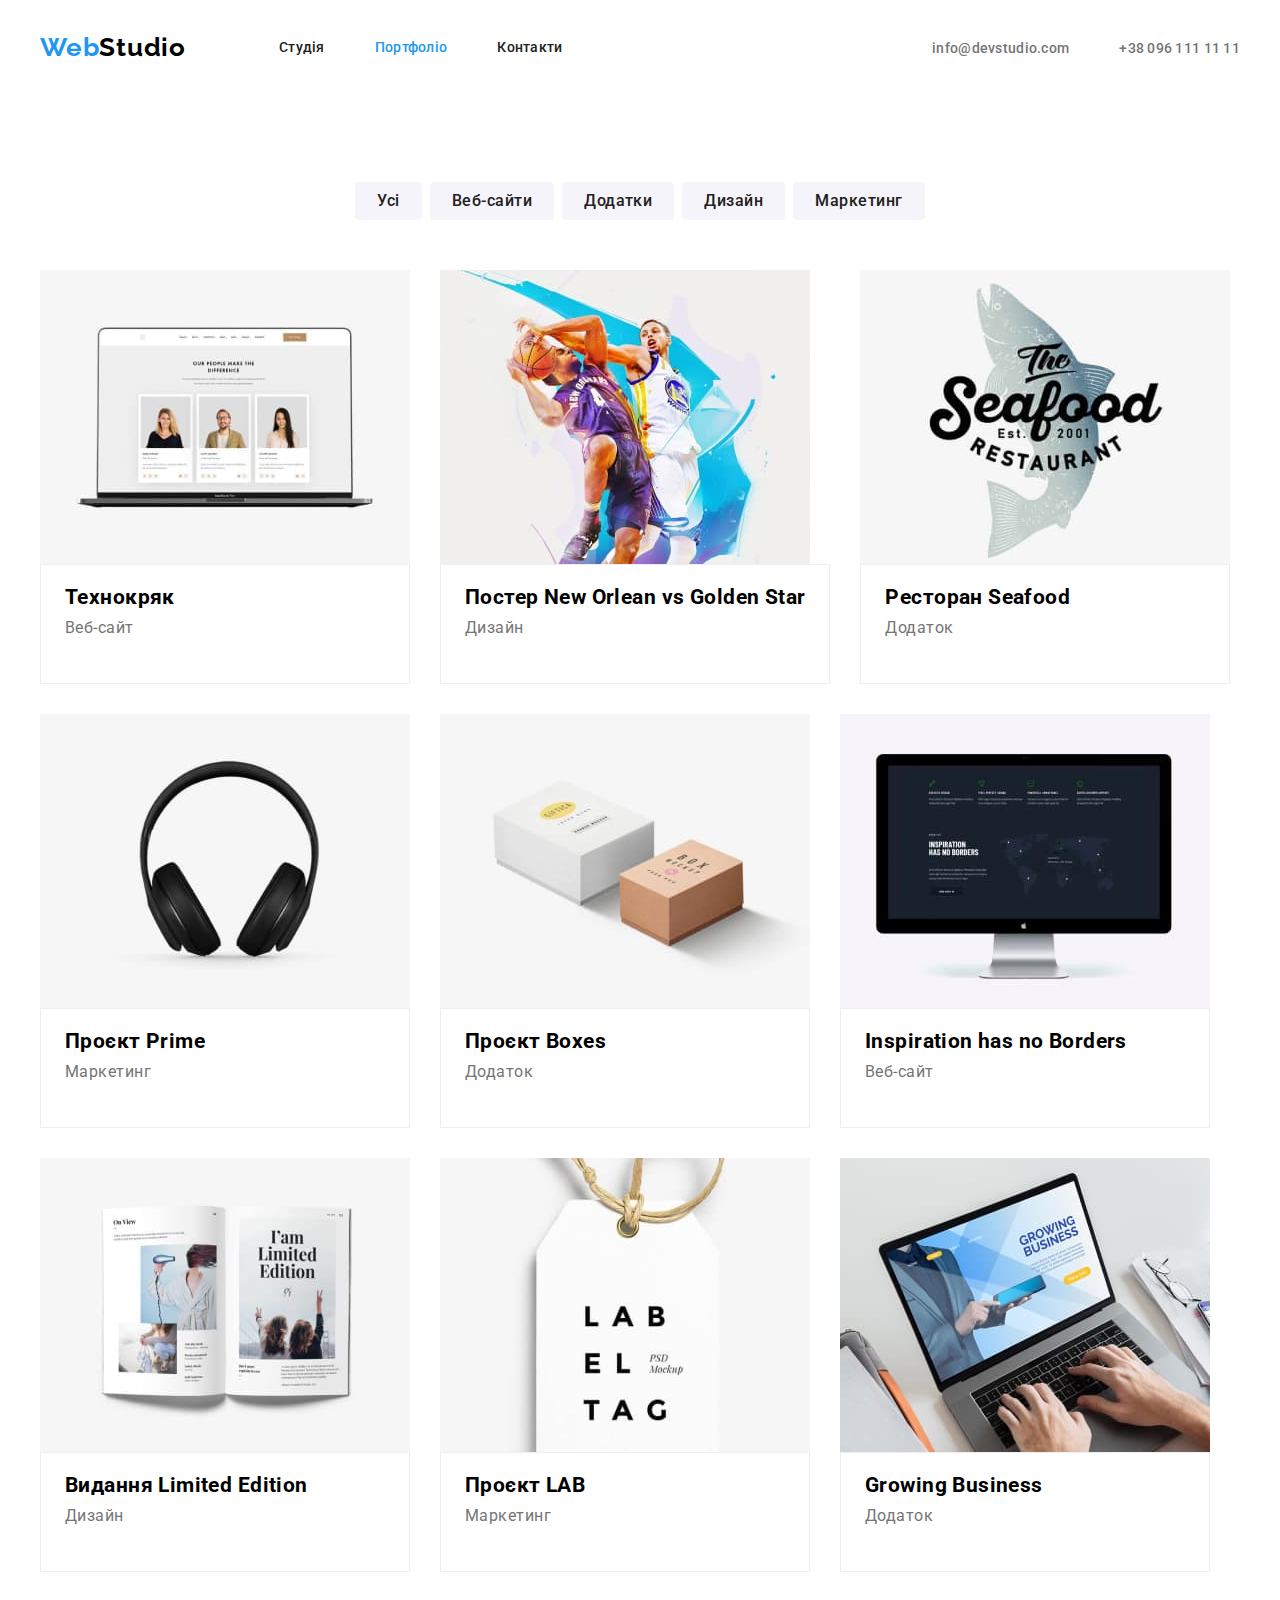
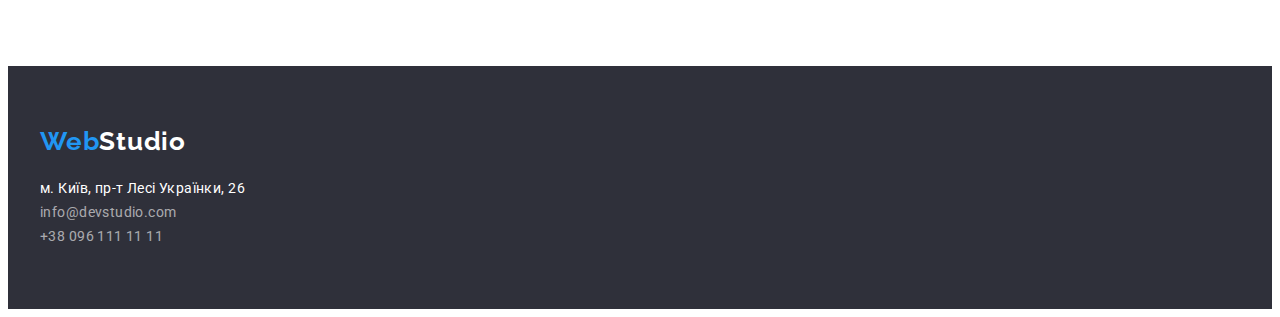
==== portfolio.html @ 51fd825c "Initial commit" ====
<!DOCTYPE html>
<html lang="uk">

<head>
  <meta charset="UTF-8" />
  <meta http-equiv="X-UA-Compatible" content="IE=edge" />
  <meta name="viewport" content="width=device-width, initial-scale=1.0" />
  <title>Document</title>
  <link rel="stylesheet" href="https://cdnjs.cloudflare.com/ajax/libs/modern-normalize/1.1.0/modern-normalize.min.css"
    integrity="sha512-wpPYUAdjBVSE4KJnH1VR1HeZfpl1ub8YT/NKx4PuQ5NmX2tKuGu6U/JRp5y+Y8XG2tV+wKQpNHVUX03MfMFn9Q=="
    crossorigin="anonymous" referrerpolicy="no-referrer" />
  <link rel="preconnect" href="https://fonts.googleapis.com">
  <link rel="preconnect" href="https://fonts.gstatic.com" crossorigin>
  <link href="https://fonts.googleapis.com/css2?family=Raleway:wght@700&family=Roboto:wght@400;500;700;900&display=swap"
    rel="stylesheet">
  <link rel="stylesheet" href="./css/style.css">
</head>

<body>
  <header class="header">

    <div class="container header-container">

      <nav class="header-navigation">

        <a href="./index.html" class="header-logo link">Web<span class="logo">Studio</span></a>

        <ul class="header-list list">
          <li class="header-itam"><a href="./index.html" class="header-link link ">Студія</a></li>
          <li class="header-itam"><a href="./portfolio.html" class="header-link link current">Портфоліо</a></li>
          <li class="header-itam"><a href="" class="header-link link">Контакти</a></li>
        </ul>
      </nav>


      <ul class="list list-contacts">
        <li class="list-itam"><a href="mailto:info@devstudio.com" class="header-mail link">info@devstudio.com</a>
        </li>
        <li class="list-itam"><a href="tel:+380961111111" class="header-tel link">+38 096 111 11 11</a></li>
      </ul>

    </div>


  </header>


  <main>

    <h1 class="visually-hidden">но</h1>

    <section class="portfolio-section">

      <div class="container">

        <ul class="list main-button  ">
          <li><button type="button" class="button">Усі</button></li>
          <li><button type="button" class="button">Веб-сайти</button></li>
          <li><button type="button" class="button">Додатки</button></li>
          <li><button type="button" class="button">Дизайн</button></li>
          <li><button type="button" class="button">Маркетинг</button></li>
        </ul>

        <ul class="list portfolio-list ">
          <li class="portfolio-item">
            <img src="./images/img8..jpg" alt="Ноутбук" width="370" />
            <div class="portfolio-info">
              <h2 class="portfolio-titel">Технокряк</h2>
              <p class="portfolio-text">Веб-сайт</p>
            </div>

          </li>
          <li class="portfolio-item">
            <img src="./images/img9..jpg" alt="Баскедболісти" width="370" />
            <div class="portfolio-info">
              <h2 class="portfolio-titel">Постер <span lang="en">New Orlean vs Golden Star</span></h2>
              <p class="portfolio-text">Дизайн</p>
            </div>

          </li>
          <li class="portfolio-item">
            <img src="./images/img10..jpg" alt="Емблема ресторану" width="370" />
            <div class="portfolio-info">
              <h2 class="portfolio-titel">Ресторан <span lang="en">Seafood </span></h2>
              <p class="portfolio-text">Додаток</p>
            </div>

          </li>
          <li class="portfolio-item">
            <img src="./images/img11..jpg" alt="Навушники" width="370" />
            <div class="portfolio-info">
              <h2 class="portfolio-titel">Проєкт <span lang="en">Prime</span></h2>
              <p class="portfolio-text">Маркетинг</p>
            </div>

          </li>
          <li class="portfolio-item">
            <img src="./images/img12..jpg" alt="Коробки" width="370" />
            <div class="portfolio-info">
              <h2 class="portfolio-titel">Проєкт <span lang="en"></span> Boxes</h2>
              <p class="portfolio-text">Додаток</p>
            </div>

          </li>
          <li class="portfolio-item">
            <img src="./images/img13..jpg" alt="Монитор" width="370" />
            <div class="portfolio-info">
              <h2 class="portfolio-titel" lang="en">Inspiration has no Borders</h2>
              <p class="portfolio-text">Веб-сайт</p>
            </div>

          </li>
          <li class="portfolio-item">
            <img src="./images/img14..jpg" alt="Журнал" width="370" />
            <div class="portfolio-info">
              <h2 class="portfolio-titel">Видання <span lang="en">Limited Edition</span></h2>
              <p class="portfolio-text">Дизайн</p>
            </div>

          </li>
          <li class="portfolio-item">
            <img src="./images/img15..jpg" alt="Лейба" width="370" />
            <div class="portfolio-info">
              <h2 class="portfolio-titel">Проєкт <span lang="en">LAB</span></h2>
              <p class="portfolio-text">Маркетинг</p>
            </div>

          </li>
          <li class="portfolio-item">
            <img src="./images/img16..jpg" alt="Ноутбук" width="370" />
            <div class="portfolio-info">
              <h2 class="portfolio-titel" lang="en">Growing Business</h2>
              <p class="portfolio-text">Додаток</p>
            </div>

          </li>
        </ul>
      </div>

    </section>
  </main>

  <footer class="footer">

    <div class="container">

      <a href="./index.html" class="footer-logo link">Web<span class="logo-footer">Studio</span></a>

      <address class="footer-address">

        <ul class="footer-list list">
          <li class="futer-item">

            <a href="https://goo.gl/maps/rr55enmAW2m4Zun59" target="_blank" rel="noopener noreferrer nofollow"
              class="address link ">
              м. Київ, пр-т Лесі Українки, 26

            </a>
          </li>


          <li class="footer-item">
            <a href="mailto:info@devstudio.com" class="footer-mail link">info@devstudio.com</a>
          </li>
          <li class="footer-item">
            <a href="tel:+380961111111" class="footer-tel link">+38 096 111 11 11</a>
          </li>
        </ul>

    </div>
    </address>
  </footer>
</body>

</html>
---- css/style.css ----
:root {
    --primary-text-color: #212121;
    --text-color: #757575;
    --accent-color: #2196F3;
    --primary-white-color: #FFFFFF;
    --bg-button: #F5F4FA;
    --black-color: #000000;
    --footer-mail: rgba(255, 255, 255, 0.6);
    --hero-footer-color: #2F303A;
    --background-hero-button: #188ce8;
    --secondary-white-color: #F5F4FA;
}

h1,
h2,
h3,
h4,
h5,
h6,
p {
    margin: 0;
}

img {
    display: block;
    max-width: 100%;
    height: auto;
}


body {
    background-color: var(--primary-white-color);
    font-family: "Roboto", sans-serif;
    font-size: 14px;
    letter-spacing: 0.03em;
}

.list {
    list-style: none;
    margin: 0;
    padding-left: 0;
}

.link {
    text-decoration: none;
}


.container {
    width: 1200px;
    margin: 0 auto;
    padding: 0 15px;
}


/* -----------Header----------- */



.header-container {
    display: flex;
    align-items: center;

}

.header-navigation {
    display: flex;
    align-items: center;
}

.header-logo {
    font-family: 'Raleway';
    font-weight: 700;
    font-size: 26px;
    line-height: 0.83;
    letter-spacing: 0.03em;
    color: var(--accent-color);
    padding-top: 24px;
    padding-bottom: 25px;
    margin-right: 93px;
}


.logo {
    color: var(--black-color)
}

.header-list {
    display: flex;
    gap: 50px;
}




.header-link {
    padding: 32px 0;
    display: block;
    font-weight: 500;
    font-size: 14px;
    line-height: 1.14;
    letter-spacing: 0.02em;
    color: var(--primary-text-color);

}



.header-link:hover,
.header-link:focus {
    color: var(--accent-color);
}



.header-lin,
.current {
    color: var(--accent-color);
}


.list-contacts {
    display: flex;
    margin-left: auto;
    gap: 50px;
}




.header-mail,
.header-tel {

    font-weight: 500;
    font-size: normal;
    line-height: 1.14;
    letter-spacing: 0.02em;
    color: var(--text-color);

}


.header-mail:focus,
.header-mail:hover {
    color: var(--accent-color);
}

.header-tel:focus,
.header-tel:hover {
    color: var(--accent-color);
}




/* --------------Hero--------------- */
.hero {
    background-color: var(--hero-footer-color);
    padding: 200px 0;
    text-align: center;

}


.hero-titel {

    font-weight: 900;
    font-size: 44px;
    line-height: 1.36;
    text-align: center;
    letter-spacing: 0.06em;
    text-transform: uppercase;
    color: var(--primary-white-color);
    margin-bottom: 30px;
    max-width: 696px;
    margin-bottom: 30px;
    margin: 0 auto;
}

.hero-button {
    font-family: inherit;
    font-weight: 700;
    font-size: 16px;
    line-height: 1.88;
    cursor: pointer;
    align-items: center;
    text-align: center;
    letter-spacing: 0.06em;
    color: var(--primary-white-color);
    background-color: var(--accent-color);
    margin: 0 auto;
    box-shadow: 0px 4px 4px rgba(0, 0, 0, 0.15);
    border-radius: 4px;
    min-width: 216px;
    border: none;
    padding: 10px 32px;



}

.hero-button:hover,
.hero-button:focus {
    background-color: var(--background-hero-button);
}




/* ------------Benefits------------ */

.benefits {
    padding-top: 94px;
    padding-bottom: 94px;
}

.visually-hidden {
    position: absolute;
    white-space: nowrap;
    width: 1px;
    height: 1px;
    overflow: hidden;
    border: 0;
    padding: 0;
    clip: rect(0 0 0 0);
    clip-path: inset(50%);
    margin: -1px;
}

.benefits-list {
    display: flex;
    gap: 30px;

}

.benefits-titel {
    font-weight: 700;
    font-size: 14px;
    line-height: 1.14;
    letter-spacing: 0.03em;
    text-transform: uppercase;
    margin-bottom: 10px;
    color: var(--primary-text-color);
}

.benefits-text {
    font-weight: 400;
    font-size: 14px;
    line-height: 1.71;
    letter-spacing: 0.03em;
    color: var(--text-color);
}

/* ---------------Service---------- */

.service {

    padding-bottom: 94px;
}



.service-titel {
    font-weight: 700;
    font-size: 36px;
    line-height: 42px;
    text-align: center;
    letter-spacing: 0.03em;
    margin-bottom: 50px;
    color: #212121;
}

.service-list {
    display: flex;
    gap: 30px;
}

.service-item {
    width: calc(100%-60px) / 3;
}




/* -------------Team----------- */
.team {
    background-color: var(--secondary-white-color);
    padding-bottom: 94px;
    padding-top: 94px;
}

.team-list {
    display: flex;
    gap: 30px;
}

.team-titel {
    font-weight: 700;
    font-size: 36px;
    line-height: 1.16;
    text-align: center;
    letter-spacing: 0.03em;
    color: var(--primary-text-color);
    margin-bottom: 50px;
}

.team-item {
    width: calc(100%-90px) / 4;
    background: #FFFFFF;
    box-shadow: 0px 1px 3px rgba(0, 0, 0, 0.12), 0px 1px 1px rgba(0, 0, 0, 0.14), 0px 2px 1px rgba(0, 0, 0, 0.2);
    border-radius: 0px 0px 4px 4px;
}

.team-info {
    padding: 30px 0;
}

.team-name {
    font-weight: 500;
    font-size: 16px;
    line-height: 1.18;
    text-align: center;
    letter-spacing: 0.03em;
    color: var(--primary-text-color);
    margin-bottom: 10px;
}


.team-text {
    font-weight: 400;
    font-size: 16px;
    line-height: 1.18;
    text-align: center;
    letter-spacing: 0.03em;
    color: var(--text-color);


}

/* -------------Footer----------- */

.footer {
    background-color: var(--hero-footer-color);
    padding: 60px 0;
}

.footer-logo {
    font-family: 'Raleway';
    font-style: normal;
    font-weight: 700;
    font-size: 26px;
    line-height: 31px;
    letter-spacing: 0.03em;
    color: var(--accent-color);
    margin-top: 60;
    margin-bottom: 20;
}

.logo-footer {
    color: var(--primary-white-color);
}

.footer-item:not(:last-chaild) {
    margin-bottom: 9px;
}

.footer-address {
    font-style: normal;
    margin-top: 20px;
}


.address {
    font-weight: 400;
    font-size: normal;
    line-height: 1.71;
    letter-spacing: 0.03em;
    color: var(--primary-white-color);
    margin-bottom: 9px;
}

.address:focus,
.address:hover {
    color: var(--accent-color);
}

.footer-mail {
    margin-bottom: 9px;
}



.footer-mail,
.footer-tel {
    font-weight: 400;
    font-size: normal;
    line-height: 1.71;
    letter-spacing: 0.03em;
    color: var(--footer-mail);
}

.footer-mail:focus,
.footer-mail:hover {
    color: var(--accent-color);
}

.footer-tel:focus,
.footer-tel:hover {
    color: var(--accent-color);
}

/*----------!!!!!Portfolio!!!!------------ */

.portfolio-section {
    padding-bottom: 94px;
    padding-top: 94px;
}

.main-button {
    display: flex;
    justify-content: center;
    gap: 8px;
    margin-bottom: 50px;
}



.button {
    font-family: inherit;
    font-style: normal;
    font-weight: 500;
    font-size: 16px;
    line-height: 1.62;
    text-align: center;
    letter-spacing: 0.03em;
    background-color: var(--bg-button);
    color: var(--primary-text-color);
    cursor: pointer;
    border-radius: 4px;
    border: none;
    padding: 6px 22px;

}



.button :focus,
.button :hover {
    color: var(--primary-white-color);
    background-color: var(--accent-color);

}

.portfolio-list {
    display: flex;
    flex-wrap: wrap;
    gap: 30px;

}

.portfolio-item {
    width: calc(100%-60px) / 3;
}

.portfolio-info {
    padding: 20px 24px;
    max-width: 370px;
    background: #FFFFFF;
    border: 1px solid #EEEEEE;
}

.portfolio- .portfolio-titel {
    font-weight: 700;
    font-size: 18px;
    line-height: 2.00;
    letter-spacing: 0.06em;
    color: var(--primary-text-color);

}

.portfolio-text {
    font-weight: 400;
    font-size: 16px;
    line-height: 1.88;
    letter-spacing: 0.03em;
    color: var(--text-color);
    margin-bottom: 20px;
    margin-top: 4px;
}
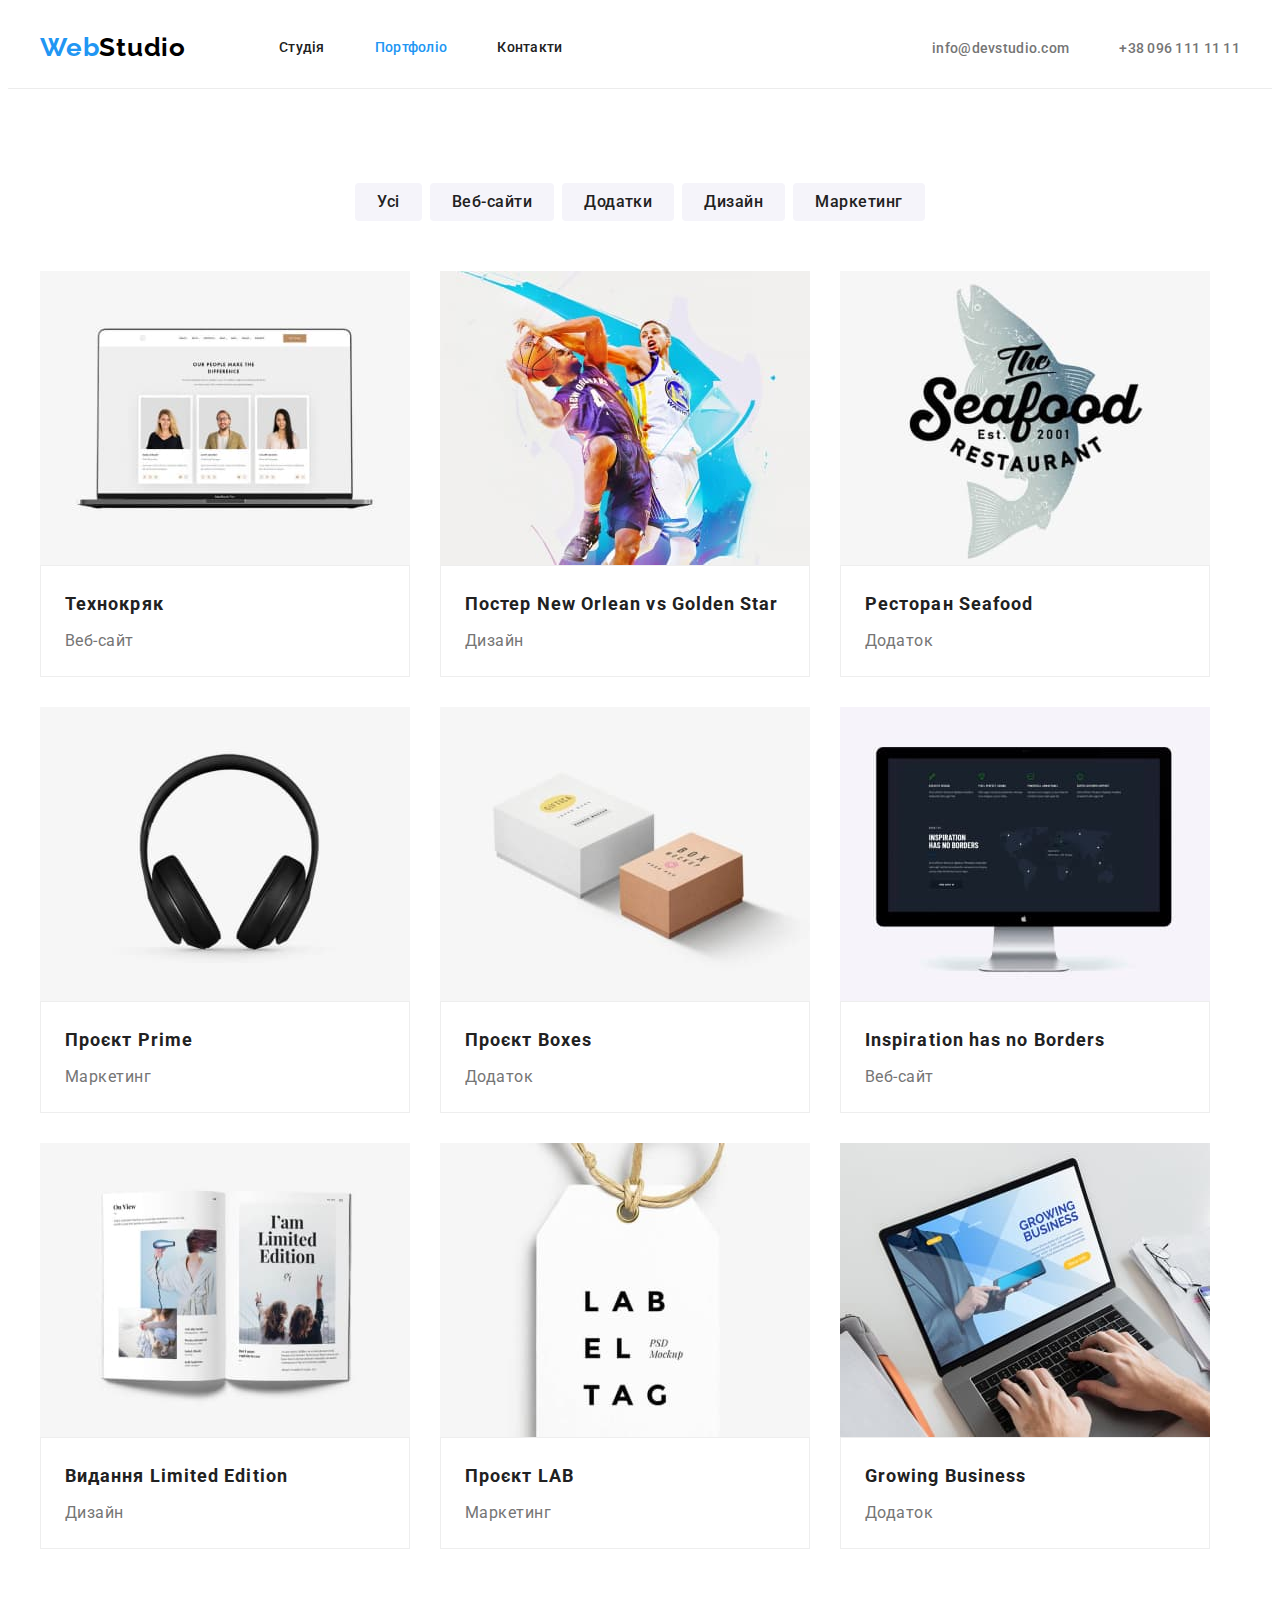
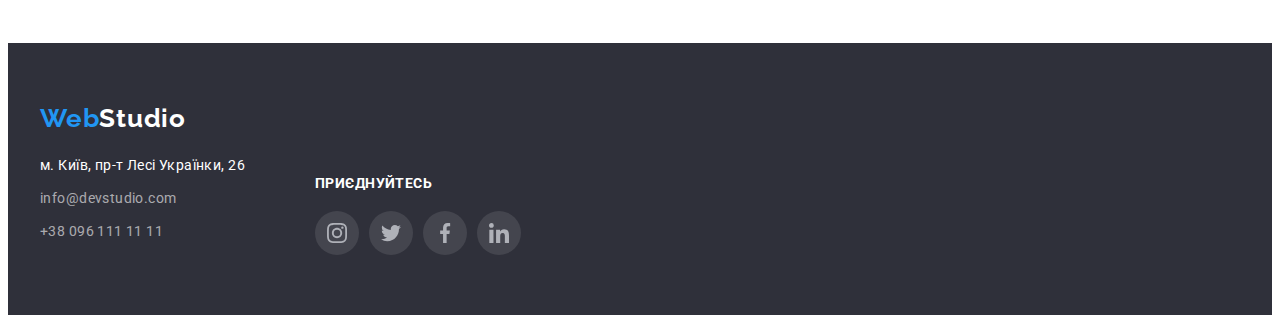
==== commit ff888757: "links" ====
--- a/portfolio.html
+++ b/portfolio.html
@@ -142,33 +142,61 @@
 
   <footer class="footer">
 
-    <div class="container">
-
-      <a href="./index.html" class="footer-logo link">Web<span class="logo-footer">Studio</span></a>
-
-      <address class="footer-address">
-
-        <ul class="footer-list list">
-          <li class="futer-item">
-
-            <a href="https://goo.gl/maps/rr55enmAW2m4Zun59" target="_blank" rel="noopener noreferrer nofollow"
-              class="address link ">
-              м. Київ, пр-т Лесі Українки, 26
-
-            </a>
-          </li>
-
-
-          <li class="footer-item">
-            <a href="mailto:info@devstudio.com" class="footer-mail link">info@devstudio.com</a>
-          </li>
-          <li class="footer-item">
-            <a href="tel:+380961111111" class="footer-tel link">+38 096 111 11 11</a>
-          </li>
-        </ul>
-
+    <div class="container footer-container">
+
+      <div class="footer-address-box">
+        <a href="./index.html" class="footer-logo link">Web<span class="logo-footer">Studio</span></a>
+
+        <address class="footer-address">
+
+          <ul class="footer-list list">
+            <li class="footer-item">
+
+              <a href="https://goo.gl/maps/rr55enmAW2m4Zun59" target="_blank" rel="noopener noreferrer nofollow"
+                class="address link ">
+                м. Київ, пр-т Лесі Українки, 26
+
+              </a>
+            </li>
+
+
+            <li class="footer-item">
+              <a href="mailto:info@devstudio.com" class="footer-mail link">info@devstudio.com</a>
+            </li>
+            <li class="footer-item">
+              <a href="tel:+380961111111" class="footer-tel link">+38 096 111 11 11</a>
+            </li>
+          </ul>
+        </address>
+      </div>
+
+
+      <div class="footer-network-box">
+        <p class="footer-text">приєднуйтесь</p>
+        <ul class="footer-network-list list">
+          <li><a class="footer-network" href="">
+              <svg class="footer-icon" widht="20" height="20">
+                <use href="./images/symbol-defs.svg#icon-instagram"></use>
+              </svg>
+            </a></li>
+          <li><a class="footer-network" href="">
+              <svg class="footer-icon" widht="20" height="20">
+                <use href="./images/symbol-defs.svg#icon-twitter"></use>
+              </svg>
+            </a></li>
+          <li><a class="footer-network" href="">
+              <svg class="footer-icon" widht="20" height="20">
+                <use href="./images/symbol-defs.svg#icon-facebook"></use>
+              </svg>
+            </a></li>
+          <li><a class="footer-network" href="">
+              <svg class="footer-icon" widht="20" height="20">
+                <use href="./images/symbol-defs.svg#icon-linkedin"></use>
+              </svg>
+            </a></li>
+        </ul>
+      </div>
     </div>
-    </address>
   </footer>
 </body>
 
--- a/css/style.css
+++ b/css/style.css
@@ -9,6 +9,7 @@
     --hero-footer-color: #2F303A;
     --background-hero-button: #188ce8;
     --secondary-white-color: #F5F4FA;
+    --border-color: #AFB1B8;
 }
 
 h1,
@@ -55,7 +56,9 @@
 
 /* -----------Header----------- */
 
-
+.header {
+    border-bottom: 1px solid #ECECEC;
+}
 
 .header-container {
     display: flex;
@@ -158,6 +161,11 @@
     background-color: var(--hero-footer-color);
     padding: 200px 0;
     text-align: center;
+    background-image: linear-gradient(rgba(47, 48, 58, 0.4),
+            rgba(47, 48, 58, 0.4)), url(../images/hero.jpg);
+    background-repeat: no-repeat;
+    background-position: center;
+    background-size: cover;
 
 }
 
@@ -194,9 +202,7 @@
     min-width: 216px;
     border: none;
     padding: 10px 32px;
-
-
-
+    margin-top: 30px;
 }
 
 .hero-button:hover,
@@ -227,6 +233,24 @@
     margin: -1px;
 }
 
+.benefits-list-images {
+    display: flex;
+    justify-content: space-around;
+    padding-top: 94px;
+    padding-bottom: 30px;
+}
+
+.benefits-ite-images {
+    width: 270px;
+    height: 120px;
+    background: var(--bg-button);
+    border-radius: 4px;
+    display: flex;
+    justify-content: center;
+    align-items: center;
+}
+
+
 .benefits-list {
     display: flex;
     gap: 30px;
@@ -337,12 +361,96 @@
 
 }
 
+.team-network {
+    display: flex;
+    justify-content: center;
+    margin-top: 16px;
+    margin-bottom: 30px;
+    gap: 10px;
+}
+
+.network {
+    width: 44px;
+    height: 44px;
+    border-radius: 50%;
+    display: flex;
+    align-items: center;
+    justify-content: center;
+
+}
+
+.network:focus,
+.network:hover {
+    background-color: var(--accent-color);
+}
+
+.network:focus .soc-icon,
+.network:hover .soc-icon {
+    fill: var(--primary-white-color);
+}
+
+/* ------------Clients----------- */
+.clients {
+    padding-top: 94px;
+    padding-bottom: 94px;
+}
+
+.clients-titel {
+    font-family: 'Roboto';
+    font-style: normal;
+    font-weight: 700;
+    font-size: 36px;
+    line-height: 42px;
+    text-align: center;
+    letter-spacing: 0.03em;
+    color: var(--primary-text-color);
+    margin-bottom: 50px;
+
+}
+
+.clients-list {
+    display: flex;
+    justify-content: space-around;
+
+}
+
+.klients-item {
+    width: 170px;
+    height: 92px;
+    border: 1px solid #AFB1B8;
+    border-radius: 4px;
+    display: flex;
+    align-items: center;
+    justify-content: center;
+
+
+}
+
+.klients-item:hover,
+.klients-item:focus {
+    border-color: var(--accent-color);
+}
+
+.klients-item:hover .clients-logo,
+.klients-item:focus .clients-logo {
+    fill: var(--accent-color);
+}
+
 /* -------------Footer----------- */
 
 .footer {
     background-color: var(--hero-footer-color);
     padding: 60px 0;
-}
+
+}
+
+.footer-container {
+    display: flex;
+    gap: 70px;
+
+}
+
+
 
 .footer-logo {
     font-family: 'Raleway';
@@ -360,7 +468,7 @@
     color: var(--primary-white-color);
 }
 
-.footer-item:not(:last-chaild) {
+.footer-item:not(:last-child) {
     margin-bottom: 9px;
 }
 
@@ -384,9 +492,6 @@
     color: var(--accent-color);
 }
 
-.footer-mail {
-    margin-bottom: 9px;
-}
 
 
 
@@ -408,6 +513,49 @@
 .footer-tel:hover {
     color: var(--accent-color);
 }
+
+
+
+.footer-text {
+    font-family: 'Roboto';
+    font-style: normal;
+    font-weight: 700;
+    font-size: 14px;
+    line-height: 16px;
+    letter-spacing: 0.03em;
+    text-transform: uppercase;
+    color: var(--primary-white-color);
+    padding-top: 72px;
+}
+
+.footer-network-list {
+    display: flex;
+    padding-top: 20px;
+    gap: 10px;
+}
+
+
+
+.footer-network {
+    width: 44px;
+    height: 44px;
+    border-radius: 50%;
+    background-color: rgba(255, 255, 255, 0.1);
+    display: flex;
+    justify-content: center;
+    align-items: center;
+
+}
+
+.footer-network:hover,
+.footer-network:focus {
+    background-color: var(--accent-color);
+}
+
+.footer-icon {
+    fill: var(--primary-white-color);
+}
+
 
 /*----------!!!!!Portfolio!!!!------------ */
 
@@ -444,8 +592,8 @@
 
 
 
-.button :focus,
-.button :hover {
+.button:focus,
+.button:hover {
     color: var(--primary-white-color);
     background-color: var(--accent-color);
 
@@ -464,12 +612,10 @@
 
 .portfolio-info {
     padding: 20px 24px;
-    max-width: 370px;
-    background: #FFFFFF;
     border: 1px solid #EEEEEE;
 }
 
-.portfolio- .portfolio-titel {
+.portfolio-titel {
     font-weight: 700;
     font-size: 18px;
     line-height: 2.00;
@@ -484,6 +630,5 @@
     line-height: 1.88;
     letter-spacing: 0.03em;
     color: var(--text-color);
-    margin-bottom: 20px;
     margin-top: 4px;
 }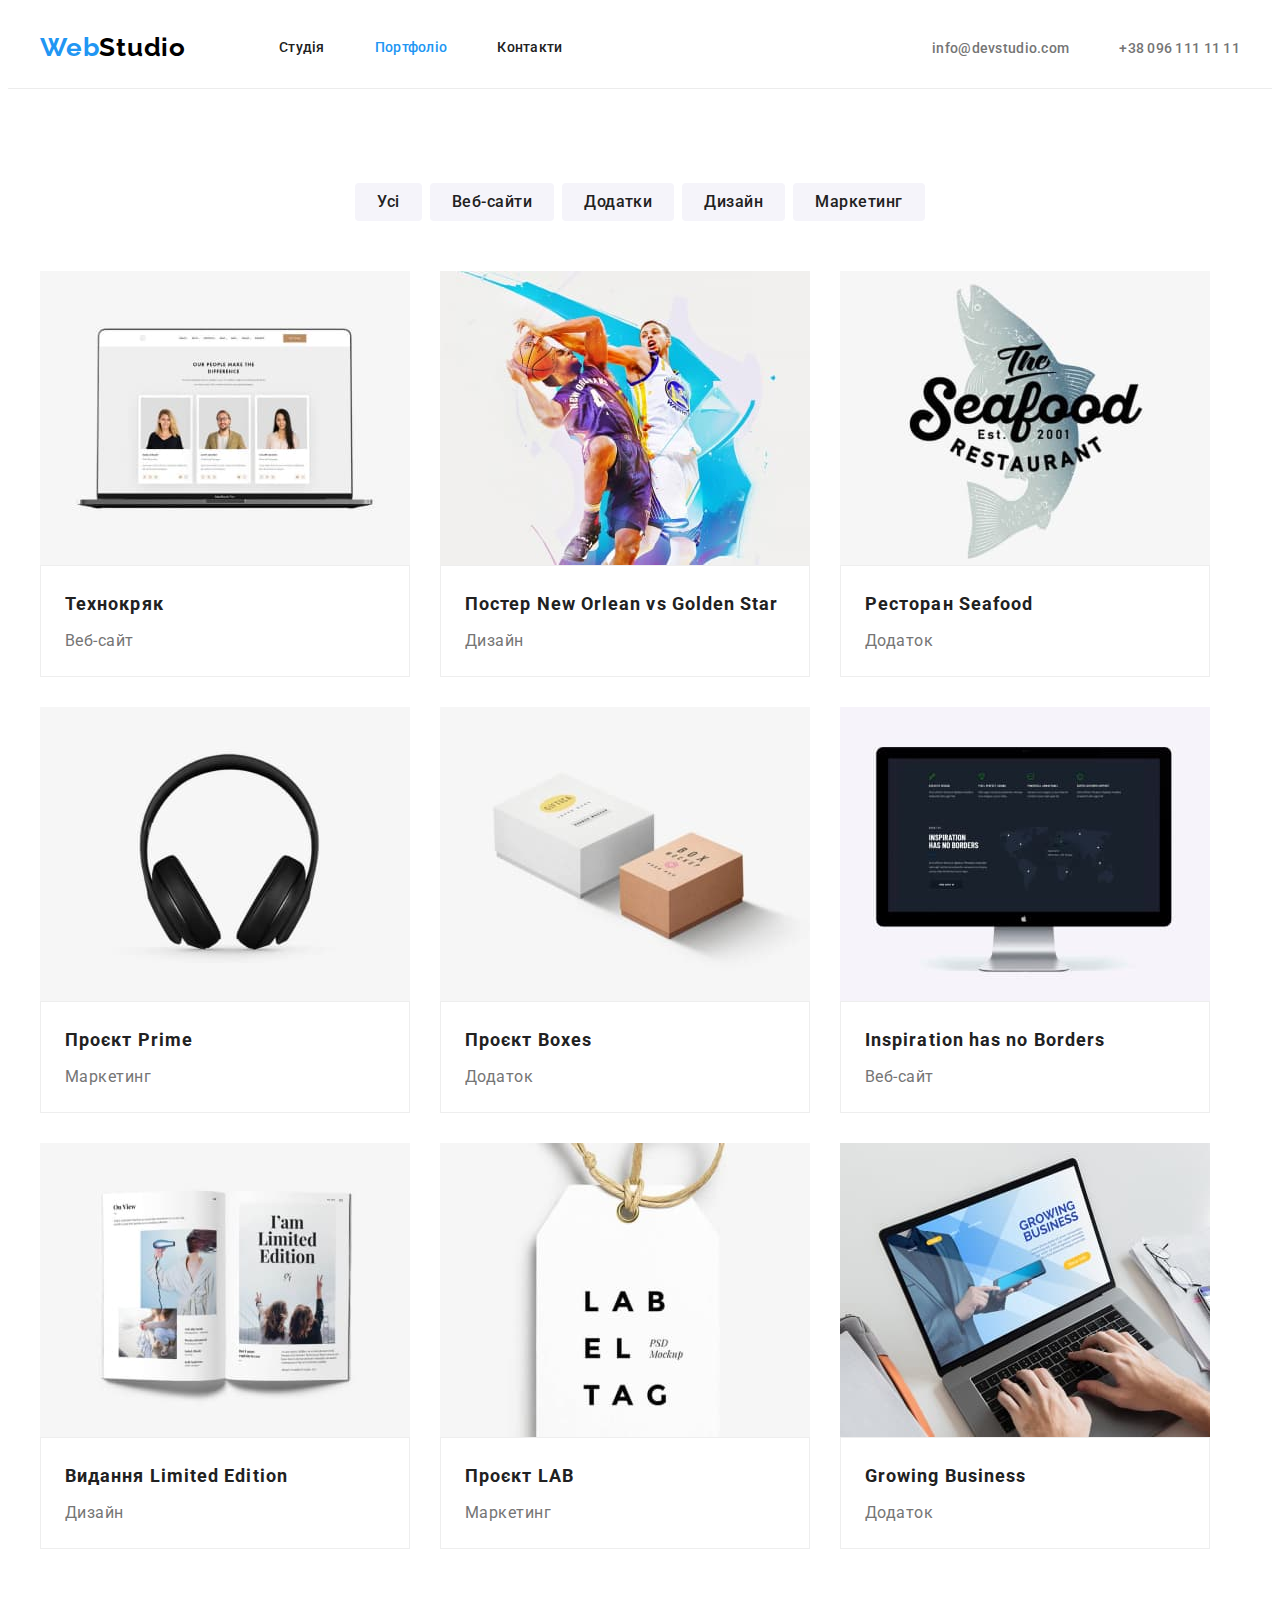
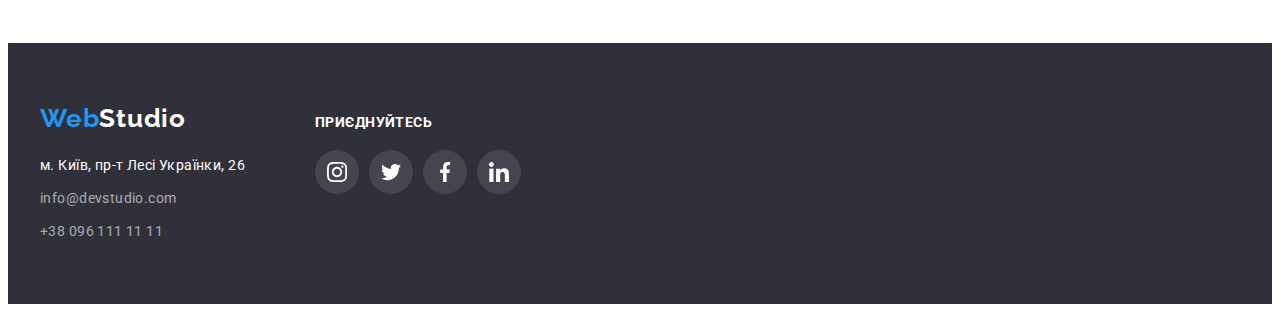
==== commit d1ceb594: "links" ====
--- a/portfolio.html
+++ b/portfolio.html
@@ -63,14 +63,21 @@
 
         <ul class="list portfolio-list ">
           <li class="portfolio-item">
-            <img src="./images/img8..jpg" alt="Ноутбук" width="370" />
-            <div class="portfolio-info">
+            <a href="" class="portfolio-link link"><img src="./images/img8..jpg" alt="Ноутбук" width="370" />
+              <div class="portfolio-info">
+                <h2 class="portfolio-titel">Технокряк</h2>
+                <p class="portfolio-text">Веб-сайт</p>
+              </div>
+            </a>
+            <!-- <img src="./images/img8..jpg" alt="Ноутбук" width="370" /> -->
+            <!-- <div class="portfolio-info">
               <h2 class="portfolio-titel">Технокряк</h2>
               <p class="portfolio-text">Веб-сайт</p>
-            </div>
-
-          </li>
-          <li class="portfolio-item">
+            </div> -->
+
+          </li>
+          <li class="portfolio-item">
+            <a href="" class="portfolio-linc"></a>
             <img src="./images/img9..jpg" alt="Баскедболісти" width="370" />
             <div class="portfolio-info">
               <h2 class="portfolio-titel">Постер <span lang="en">New Orlean vs Golden Star</span></h2>
@@ -79,6 +86,7 @@
 
           </li>
           <li class="portfolio-item">
+            <a href="" class="portfolio-linc"></a>
             <img src="./images/img10..jpg" alt="Емблема ресторану" width="370" />
             <div class="portfolio-info">
               <h2 class="portfolio-titel">Ресторан <span lang="en">Seafood </span></h2>
@@ -87,6 +95,7 @@
 
           </li>
           <li class="portfolio-item">
+            <a href="" class="portfolio-linc"></a>
             <img src="./images/img11..jpg" alt="Навушники" width="370" />
             <div class="portfolio-info">
               <h2 class="portfolio-titel">Проєкт <span lang="en">Prime</span></h2>
@@ -95,6 +104,7 @@
 
           </li>
           <li class="portfolio-item">
+            <a href="" class="portfolio-linc"></a>
             <img src="./images/img12..jpg" alt="Коробки" width="370" />
             <div class="portfolio-info">
               <h2 class="portfolio-titel">Проєкт <span lang="en"></span> Boxes</h2>
@@ -103,6 +113,7 @@
 
           </li>
           <li class="portfolio-item">
+            <a href="" class="portfolio-linc"></a>
             <img src="./images/img13..jpg" alt="Монитор" width="370" />
             <div class="portfolio-info">
               <h2 class="portfolio-titel" lang="en">Inspiration has no Borders</h2>
@@ -111,6 +122,7 @@
 
           </li>
           <li class="portfolio-item">
+            <a href="" class="portfolio-linc"></a>
             <img src="./images/img14..jpg" alt="Журнал" width="370" />
             <div class="portfolio-info">
               <h2 class="portfolio-titel">Видання <span lang="en">Limited Edition</span></h2>
@@ -119,6 +131,7 @@
 
           </li>
           <li class="portfolio-item">
+            <a href="" class="portfolio-linc"></a>
             <img src="./images/img15..jpg" alt="Лейба" width="370" />
             <div class="portfolio-info">
               <h2 class="portfolio-titel">Проєкт <span lang="en">LAB</span></h2>
@@ -127,6 +140,7 @@
 
           </li>
           <li class="portfolio-item">
+            <a href="" class="portfolio-linc"></a>
             <img src="./images/img16..jpg" alt="Ноутбук" width="370" />
             <div class="portfolio-info">
               <h2 class="portfolio-titel" lang="en">Growing Business</h2>
--- a/css/style.css
+++ b/css/style.css
@@ -119,6 +119,7 @@
 .header-lin,
 .current {
     color: var(--accent-color);
+
 }
 
 
@@ -130,16 +131,16 @@
 
 
 
-
 .header-mail,
 .header-tel {
 
     font-weight: 500;
-    font-size: normal;
+    font-size: 14px;
     line-height: 1.14;
     letter-spacing: 0.02em;
     color: var(--text-color);
 
+
 }
 
 
@@ -148,12 +149,20 @@
     color: var(--accent-color);
 }
 
+
+
 .header-tel:focus,
 .header-tel:hover {
     color: var(--accent-color);
-}
-
-
+
+}
+
+
+.header-icon {
+
+    fill: currentColor;
+
+}
 
 
 /* --------------Hero--------------- */
@@ -166,6 +175,9 @@
     background-repeat: no-repeat;
     background-position: center;
     background-size: cover;
+    max-width: 1600px;
+    height: 600px;
+    margin: 0 auto;
 
 }
 
@@ -233,14 +245,9 @@
     margin: -1px;
 }
 
-.benefits-list-images {
-    display: flex;
-    justify-content: space-around;
-    padding-top: 94px;
-    padding-bottom: 30px;
-}
-
-.benefits-ite-images {
+
+
+.benefits-icon-box {
     width: 270px;
     height: 120px;
     background: var(--bg-button);
@@ -248,7 +255,13 @@
     display: flex;
     justify-content: center;
     align-items: center;
-}
+    margin-bottom: 30px;
+
+}
+
+
+
+
 
 
 .benefits-list {
@@ -365,7 +378,6 @@
     display: flex;
     justify-content: center;
     margin-top: 16px;
-    margin-bottom: 30px;
     gap: 10px;
 }
 
@@ -376,17 +388,20 @@
     display: flex;
     align-items: center;
     justify-content: center;
+    fill: var(--text-color);
+
 
 }
 
 .network:focus,
 .network:hover {
     background-color: var(--accent-color);
+    color: var(--primary-white-color);
 }
 
 .network:focus .soc-icon,
 .network:hover .soc-icon {
-    fill: var(--primary-white-color);
+    fill: currentColor;
 }
 
 /* ------------Clients----------- */
@@ -410,11 +425,12 @@
 
 .clients-list {
     display: flex;
-    justify-content: space-around;
-
-}
-
-.klients-item {
+    gap: 30px;
+
+}
+
+
+.clients-linc {
     width: 170px;
     height: 92px;
     border: 1px solid #AFB1B8;
@@ -422,19 +438,24 @@
     display: flex;
     align-items: center;
     justify-content: center;
-
-
-}
-
-.klients-item:hover,
-.klients-item:focus {
+    color: var(--text-color);
+}
+
+.clients-linc:hover,
+.clients-linc:focus {
+    color: var(--accent-color);
     border-color: var(--accent-color);
 }
 
-.klients-item:hover .clients-logo,
-.klients-item:focus .clients-logo {
-    fill: var(--accent-color);
-}
+.clients-logo {
+    fill: currentColor;
+}
+
+
+
+
+
+
 
 /* -------------Footer----------- */
 
@@ -446,10 +467,13 @@
 
 .footer-container {
     display: flex;
-    gap: 70px;
-
-}
-
+    align-items: baseline;
+
+}
+
+.footer-address-box {
+    padding-right: 70px;
+}
 
 
 .footer-logo {
@@ -525,12 +549,12 @@
     letter-spacing: 0.03em;
     text-transform: uppercase;
     color: var(--primary-white-color);
-    padding-top: 72px;
+
 }
 
 .footer-network-list {
     display: flex;
-    padding-top: 20px;
+    margin-top: 20px;
     gap: 10px;
 }
 
@@ -587,7 +611,7 @@
     border-radius: 4px;
     border: none;
     padding: 6px 22px;
-
+    transition: transform 200mx;
 }
 
 
@@ -596,7 +620,8 @@
 .button:hover {
     color: var(--primary-white-color);
     background-color: var(--accent-color);
-
+    box-shadow: 0px 3px 1px rgba(0, 0, 0, 0.1),
+        0px 1px 2px rgba(0, 0, 0, 0.08), 0px 2px 2px rgba(0, 0, 0, 0.12);
 }
 
 .portfolio-list {
@@ -606,9 +631,23 @@
 
 }
 
+
 .portfolio-item {
     width: calc(100%-60px) / 3;
 }
+
+.portfolio-link {
+    display: block;
+}
+
+.portfolio-link:hover,
+.portfolio-link:focus {
+    box-shadow: 0px 1px 1px rgba(0, 0, 0, 0.12),
+        0px 4px 4px rgba(0, 0, 0, 0.06), 1px 4px 6px rgba(0, 0, 0, 0.16);
+}
+
+
+
 
 .portfolio-info {
     padding: 20px 24px;
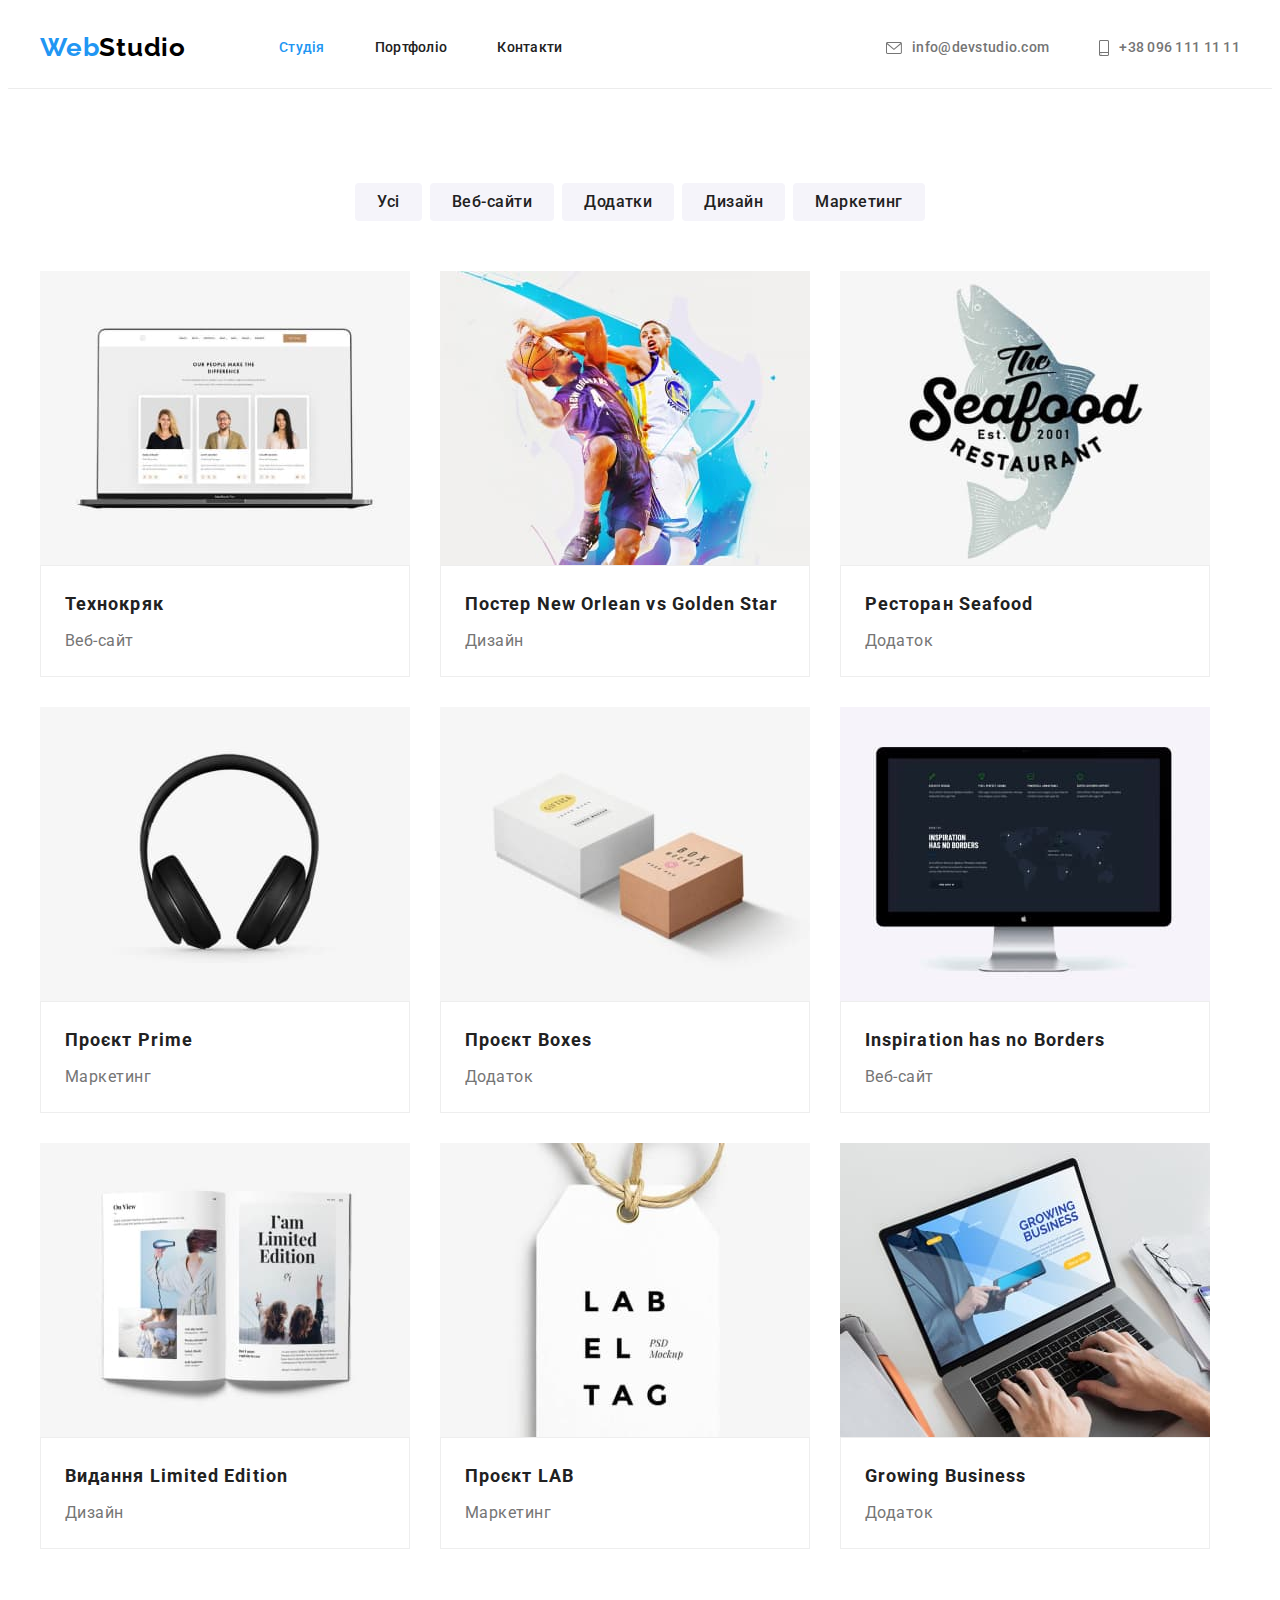
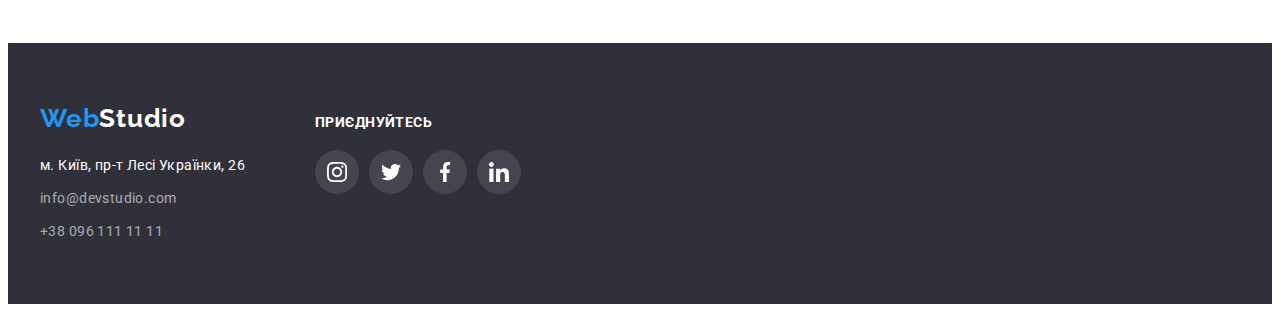
==== commit 80883a39: "final fixes" ====
--- a/portfolio.html
+++ b/portfolio.html
@@ -26,24 +26,33 @@
         <a href="./index.html" class="header-logo link">Web<span class="logo">Studio</span></a>
 
         <ul class="header-list list">
-          <li class="header-itam"><a href="./index.html" class="header-link link ">Студія</a></li>
-          <li class="header-itam"><a href="./portfolio.html" class="header-link link current">Портфоліо</a></li>
+          <li class="header-itam"><a href="./index.html" class="header-link link current">Студія</a></li>
+          <li class="header-itam"><a href="./portfolio.html" class="header-link link">Портфоліо</a></li>
           <li class="header-itam"><a href="" class="header-link link">Контакти</a></li>
         </ul>
       </nav>
 
 
       <ul class="list list-contacts">
-        <li class="list-itam"><a href="mailto:info@devstudio.com" class="header-mail link">info@devstudio.com</a>
+
+        <li class="list-itam"><a href="mailto:info@devstudio.com" class="header-mail link">
+            <svg class="header-icon" width="16" height="12">
+              <use href="./images/symbol-defs.svg#icon-envelope"></use>
+            </svg>
+            info@devstudio.com</a>
         </li>
-        <li class="list-itam"><a href="tel:+380961111111" class="header-tel link">+38 096 111 11 11</a></li>
+
+        <li class="list-itam"><a href="tel:+380961111111" class="header-tel link">
+            <svg class="header-icon" width="10" height="16">
+              <use href="./images/symbol-defs.svg#icon-smartphone"></use>
+            </svg>
+            +38 096 111 11 11</a></li>
       </ul>
 
     </div>
 
 
   </header>
-
 
   <main>
 
@@ -69,83 +78,94 @@
                 <p class="portfolio-text">Веб-сайт</p>
               </div>
             </a>
-            <!-- <img src="./images/img8..jpg" alt="Ноутбук" width="370" /> -->
-            <!-- <div class="portfolio-info">
-              <h2 class="portfolio-titel">Технокряк</h2>
-              <p class="portfolio-text">Веб-сайт</p>
-            </div> -->
-
-          </li>
-          <li class="portfolio-item">
-            <a href="" class="portfolio-linc"></a>
-            <img src="./images/img9..jpg" alt="Баскедболісти" width="370" />
-            <div class="portfolio-info">
-              <h2 class="portfolio-titel">Постер <span lang="en">New Orlean vs Golden Star</span></h2>
-              <p class="portfolio-text">Дизайн</p>
-            </div>
-
-          </li>
-          <li class="portfolio-item">
-            <a href="" class="portfolio-linc"></a>
-            <img src="./images/img10..jpg" alt="Емблема ресторану" width="370" />
-            <div class="portfolio-info">
-              <h2 class="portfolio-titel">Ресторан <span lang="en">Seafood </span></h2>
-              <p class="portfolio-text">Додаток</p>
-            </div>
-
-          </li>
-          <li class="portfolio-item">
-            <a href="" class="portfolio-linc"></a>
-            <img src="./images/img11..jpg" alt="Навушники" width="370" />
-            <div class="portfolio-info">
-              <h2 class="portfolio-titel">Проєкт <span lang="en">Prime</span></h2>
-              <p class="portfolio-text">Маркетинг</p>
-            </div>
-
-          </li>
-          <li class="portfolio-item">
-            <a href="" class="portfolio-linc"></a>
-            <img src="./images/img12..jpg" alt="Коробки" width="370" />
-            <div class="portfolio-info">
-              <h2 class="portfolio-titel">Проєкт <span lang="en"></span> Boxes</h2>
-              <p class="portfolio-text">Додаток</p>
-            </div>
-
-          </li>
-          <li class="portfolio-item">
-            <a href="" class="portfolio-linc"></a>
-            <img src="./images/img13..jpg" alt="Монитор" width="370" />
-            <div class="portfolio-info">
-              <h2 class="portfolio-titel" lang="en">Inspiration has no Borders</h2>
-              <p class="portfolio-text">Веб-сайт</p>
-            </div>
-
-          </li>
-          <li class="portfolio-item">
-            <a href="" class="portfolio-linc"></a>
-            <img src="./images/img14..jpg" alt="Журнал" width="370" />
-            <div class="portfolio-info">
-              <h2 class="portfolio-titel">Видання <span lang="en">Limited Edition</span></h2>
-              <p class="portfolio-text">Дизайн</p>
-            </div>
-
-          </li>
-          <li class="portfolio-item">
-            <a href="" class="portfolio-linc"></a>
-            <img src="./images/img15..jpg" alt="Лейба" width="370" />
-            <div class="portfolio-info">
-              <h2 class="portfolio-titel">Проєкт <span lang="en">LAB</span></h2>
-              <p class="portfolio-text">Маркетинг</p>
-            </div>
-
-          </li>
-          <li class="portfolio-item">
-            <a href="" class="portfolio-linc"></a>
-            <img src="./images/img16..jpg" alt="Ноутбук" width="370" />
-            <div class="portfolio-info">
-              <h2 class="portfolio-titel" lang="en">Growing Business</h2>
-              <p class="portfolio-text">Додаток</p>
-            </div>
+
+          </li>
+          <li class="portfolio-item">
+            <a href="" class="portfolio-link link">
+              <img src="./images/img9..jpg" alt="Баскедболісти" width="370" />
+              <div class="portfolio-info">
+                <h2 class="portfolio-titel">Постер <span lang="en">New Orlean vs Golden Star</span></h2>
+                <p class="portfolio-text">Дизайн</p>
+              </div>
+            </a>
+
+
+          </li>
+          <li class="portfolio-item">
+            <a href="" class="portfolio-link link">
+              <img src="./images/img10..jpg" alt="Емблема ресторану" width="370" />
+              <div class="portfolio-info">
+                <h2 class="portfolio-titel">Ресторан <span lang="en">Seafood </span></h2>
+                <p class="portfolio-text">Додаток</p>
+              </div>
+            </a>
+
+
+          </li>
+          <li class="portfolio-item">
+            <a href="" class="portfolio-link link">
+              <img src="./images/img11..jpg" alt="Навушники" width="370" />
+              <div class="portfolio-info">
+                <h2 class="portfolio-titel">Проєкт <span lang="en">Prime</span></h2>
+                <p class="portfolio-text">Маркетинг</p>
+              </div>
+            </a>
+
+
+          </li>
+          <li class="portfolio-item">
+            <a href="" class="portfolio-link link">
+              <img src="./images/img12..jpg" alt="Коробки" width="370" />
+              <div class="portfolio-info">
+                <h2 class="portfolio-titel">Проєкт <span lang="en"></span> Boxes</h2>
+                <p class="portfolio-text">Додаток</p>
+              </div>
+            </a>
+
+
+          </li>
+          <li class="portfolio-item">
+            <a href="" class="portfolio-link link">
+              <img src="./images/img13..jpg" alt="Монитор" width="370" />
+              <div class="portfolio-info">
+                <h2 class="portfolio-titel" lang="en">Inspiration has no Borders</h2>
+                <p class="portfolio-text">Веб-сайт</p>
+              </div>
+            </a>
+
+
+          </li>
+          <li class="portfolio-item">
+            <a href="" class="portfolio-link link">
+              <img src="./images/img14..jpg" alt="Журнал" width="370" />
+              <div class="portfolio-info">
+                <h2 class="portfolio-titel">Видання <span lang="en">Limited Edition</span></h2>
+                <p class="portfolio-text">Дизайн</p>
+              </div>
+            </a>
+
+
+          </li>
+          <li class="portfolio-item">
+            <a href="" class="portfolio-link link">
+              <img src="./images/img15..jpg" alt="Лейба" width="370" />
+              <div class="portfolio-info">
+                <h2 class="portfolio-titel">Проєкт <span lang="en">LAB</span></h2>
+                <p class="portfolio-text">Маркетинг</p>
+              </div>
+            </a>
+
+
+          </li>
+          <li class="portfolio-item">
+            <a href="" class="portfolio-link link">
+              <img src="./images/img16..jpg" alt="Ноутбук" width="370" />
+              <div class="portfolio-info">
+                <h2 class="portfolio-titel" lang="en">Growing Business</h2>
+                <p class="portfolio-text">Додаток</p>
+              </div>
+            </a>
+
 
           </li>
         </ul>
--- a/css/style.css
+++ b/css/style.css
@@ -139,7 +139,8 @@
     line-height: 1.14;
     letter-spacing: 0.02em;
     color: var(--text-color);
-
+    display: flex;
+    align-items: center;
 
 }
 
@@ -159,7 +160,7 @@
 
 
 .header-icon {
-
+    margin-right: 10px;
     fill: currentColor;
 
 }
@@ -388,7 +389,7 @@
     display: flex;
     align-items: center;
     justify-content: center;
-    fill: var(--text-color);
+    color: var(--border-color);
 
 
 }
@@ -399,8 +400,8 @@
     color: var(--primary-white-color);
 }
 
-.network:focus .soc-icon,
-.network:hover .soc-icon {
+
+.soc-icon {
     fill: currentColor;
 }
 
@@ -433,12 +434,12 @@
 .clients-linc {
     width: 170px;
     height: 92px;
-    border: 1px solid #AFB1B8;
+    border: 1px solid var(--border-color);
     border-radius: 4px;
     display: flex;
     align-items: center;
     justify-content: center;
-    color: var(--text-color);
+    color: var(--border-color)
 }
 
 .clients-linc:hover,
@@ -472,7 +473,7 @@
 }
 
 .footer-address-box {
-    padding-right: 70px;
+    margin-right: 70px;
 }
 
 
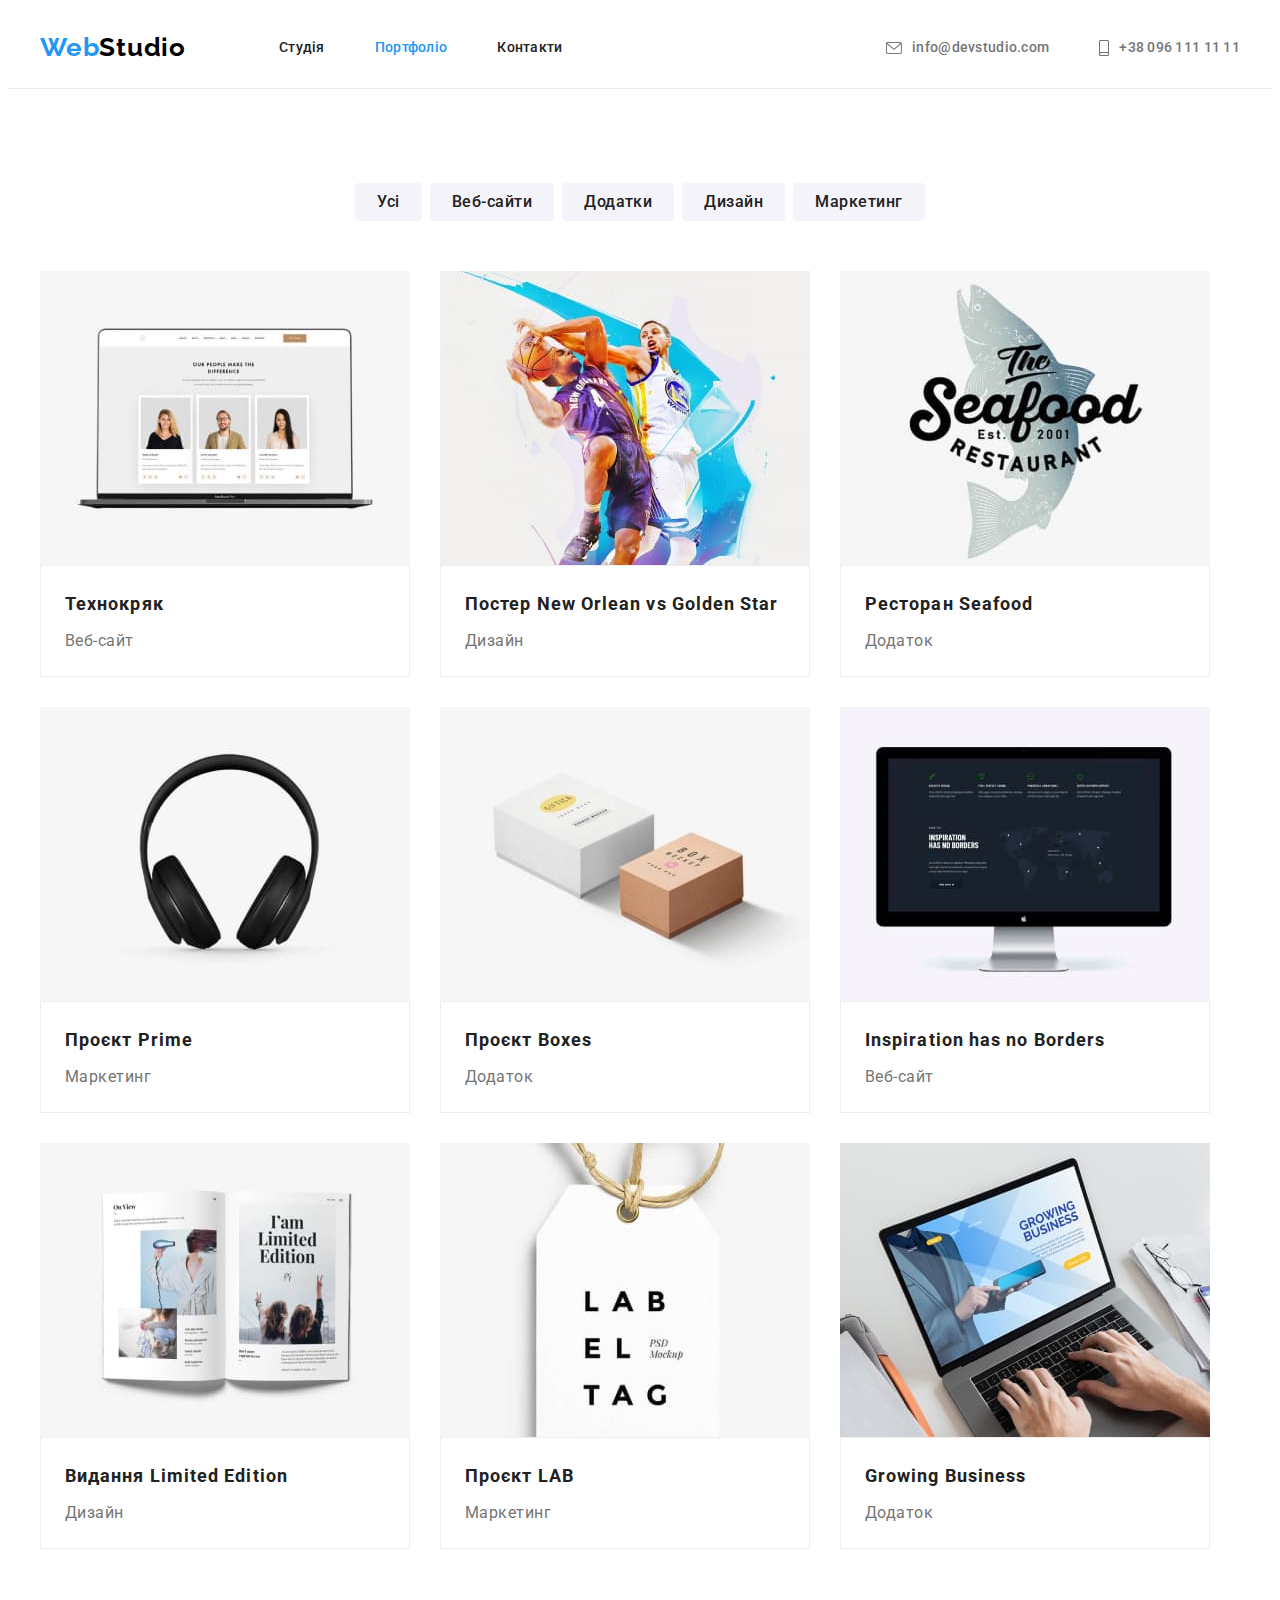
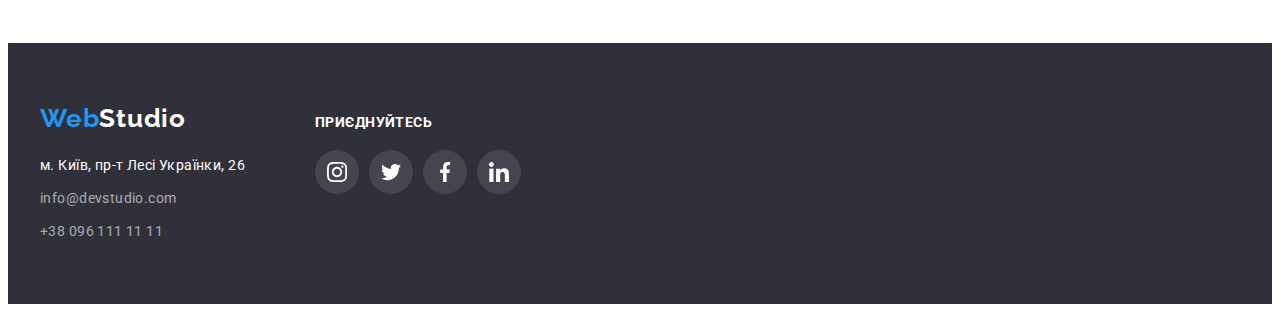
==== commit 2f6c16d3: "header-item" ====
--- a/portfolio.html
+++ b/portfolio.html
@@ -26,8 +26,8 @@
         <a href="./index.html" class="header-logo link">Web<span class="logo">Studio</span></a>
 
         <ul class="header-list list">
-          <li class="header-itam"><a href="./index.html" class="header-link link current">Студія</a></li>
-          <li class="header-itam"><a href="./portfolio.html" class="header-link link">Портфоліо</a></li>
+          <li class="header-itam"><a href="./index.html" class="header-link link">Студія</a></li>
+          <li class="header-itam"><a href="./portfolio.html" class="header-link link current">Портфоліо</a></li>
           <li class="header-itam"><a href="" class="header-link link">Контакти</a></li>
         </ul>
       </nav>
